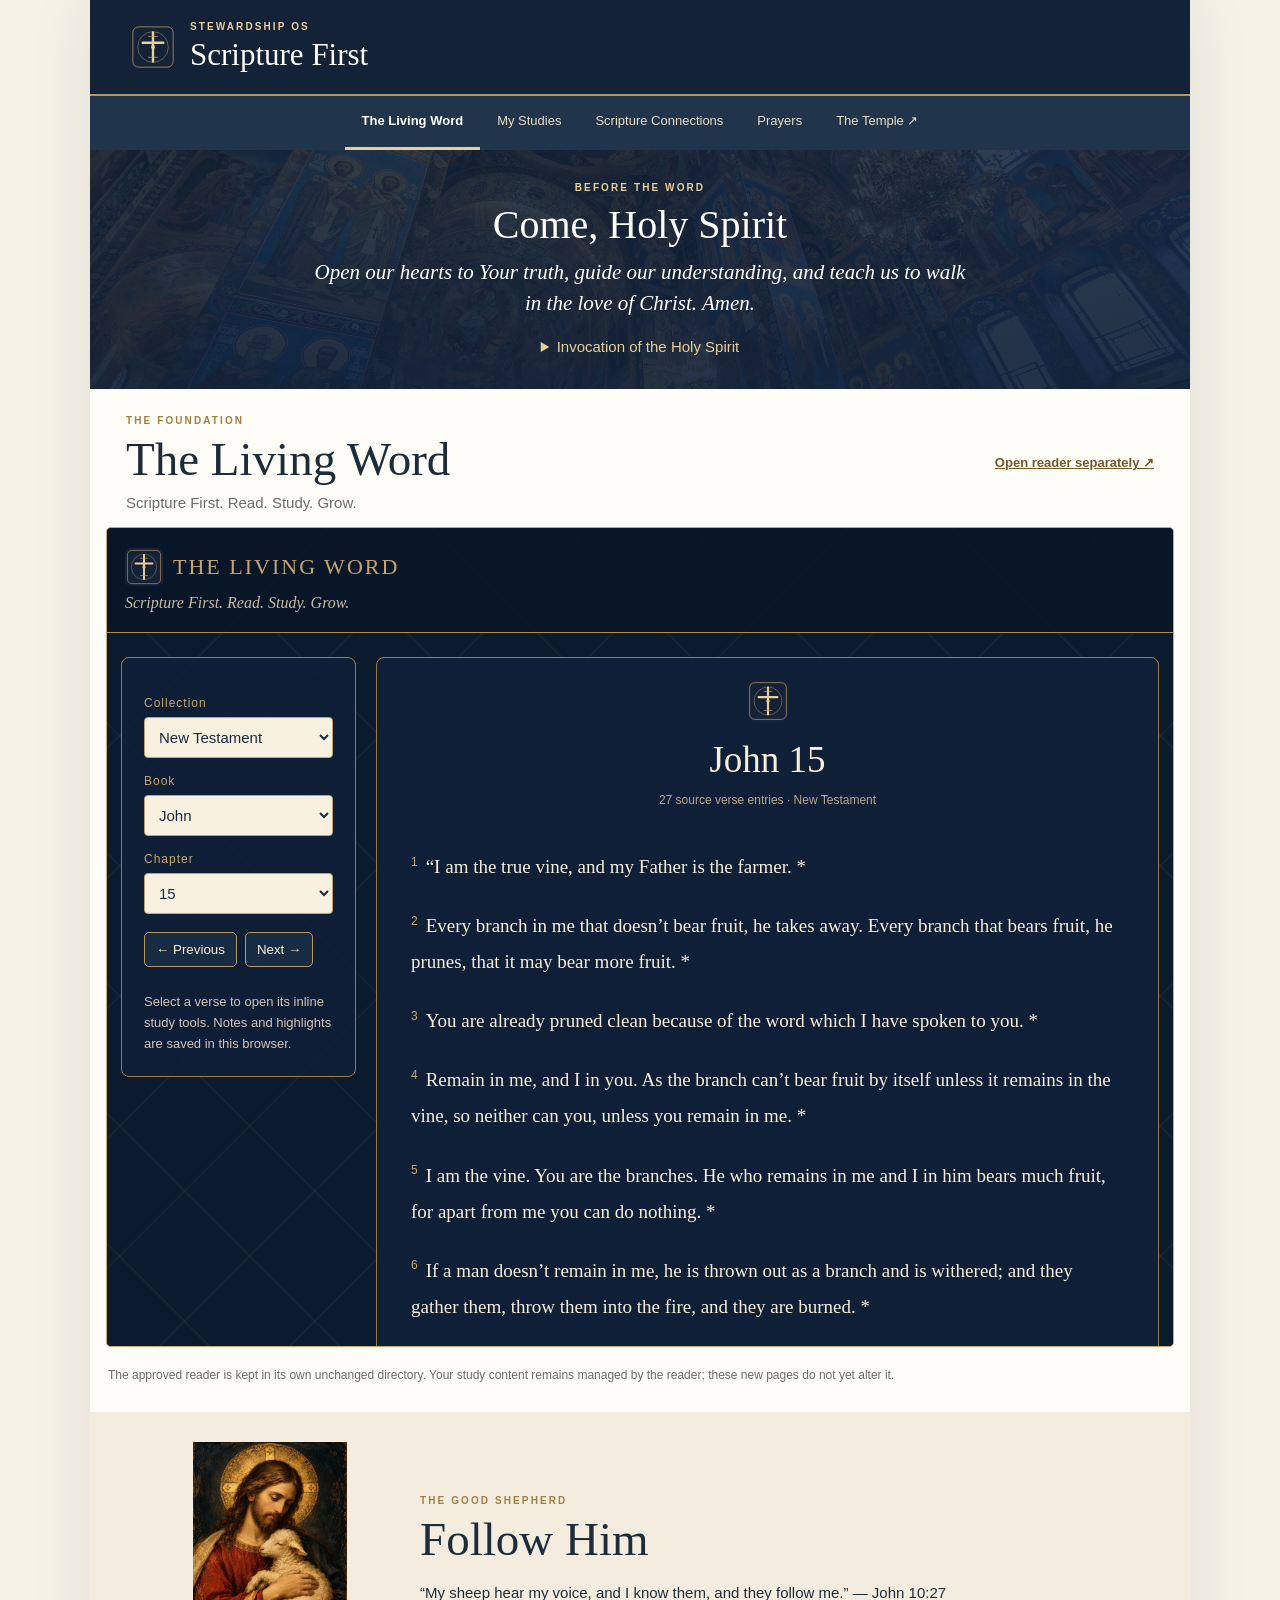
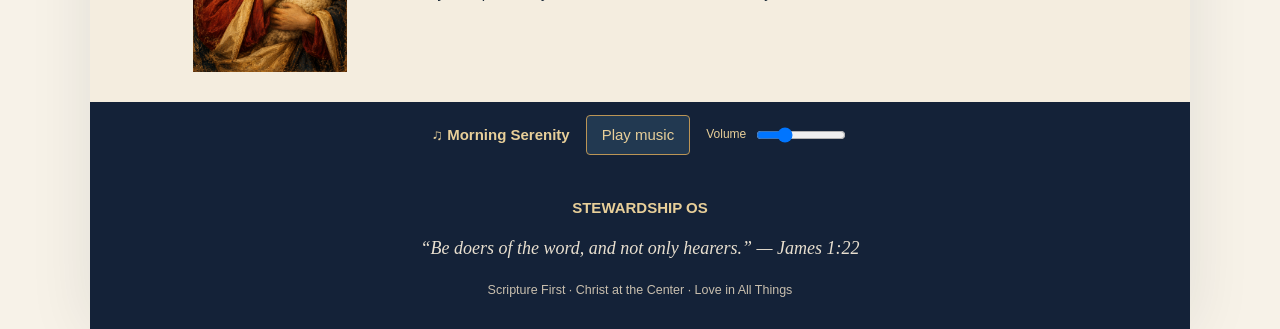
==== index.html @ a9630253 "V15 Scripture First layout prototype" ====
<!doctype html><html lang="en"><head><meta charset="utf-8"><meta name="viewport" content="width=device-width,initial-scale=1"><meta name="theme-color" content="#142238"><title>Stewardship OS · Scripture First</title><link rel="icon" href="reader/assets/stewardship-icon.svg"><link rel="stylesheet" href="shell.css"></head><body><div class="shell"><header class="mast"><div class="identity"><img src="reader/assets/stewardship-icon.svg" alt="Stewardship logo"><div><div class="eyebrow">STEWARDSHIP OS</div><h1>Scripture First</h1></div></div><button id="menu" class="menu" aria-expanded="false" aria-controls="nav">☰ <span>Navigate</span></button></header><nav id="nav" aria-label="Primary"><button data-view="word" aria-current="page">The Living Word</button><button data-view="studies">My Studies</button><button data-view="connections">Scripture Connections</button><button data-view="prayers">Prayers</button><button data-view="temple">The Temple ↗</button></nav><main><section class="view active" id="word"><div class="invocation"><div class="eyebrow">BEFORE THE WORD</div><h2>Come, Holy Spirit</h2><p>Open our hearts to Your truth, guide our understanding, and teach us to walk in the love of Christ. Amen.</p><details><summary>Invocation of the Holy Spirit</summary><p>Holy Spirit, lead us into truth. Give us wisdom to understand Your Word, humility to receive it, and courage to live it. May all we learn draw us closer to Jesus Christ and deepen our love for others. Amen.</p></details></div><div class="reader-heading"><div><div class="eyebrow">THE FOUNDATION</div><h2>The Living Word</h2><p>Scripture First. Read. Study. Grow.</p></div><a href="reader/index.html" target="_blank" rel="noopener">Open reader separately ↗</a></div><iframe id="reader" src="reader/index.html" title="The Living Word — standalone Scripture reader" loading="eager"></iframe><p class="reader-note">The approved reader is kept in its own unchanged directory. Your study content remains managed by the reader; these new pages do not yet alter it.</p></section><section class="view section" id="studies"><div class="eyebrow">FROM THE WORD</div><h2>My Studies</h2><p>Your future home for saved notes, highlights, bookmarks, and developed Scripture studies. This layout establishes the destination without duplicating or rewriting reader records.</p><a class="action" href="reader/index.html">Continue studying Scripture ↗</a><div class="notice">Shared-library integration and verified import/export are planned, not yet connected.</div></section><section class="view section" id="connections"><div class="eyebrow">FROM THE WORD</div><h2>Scripture Connections</h2><p>Explore the relationships you discover between passages. The existing connection editor and saved references remain intact inside The Living Word.</p><a class="action" href="reader/index.html">Open Scripture Connections in the reader ↗</a><div class="notice">This page is an architectural placeholder until the shared study library is implemented.</div></section><section class="view section" id="prayers"><div class="eyebrow">RESPOND IN PRAYER</div><h2>Prayers</h2><p>Curated foundational prayers. Further wording and prayer selection remain subject to your approval.</p><details open><summary>The Lord's Prayer · Matthew 6:9–13</summary><p class="prayer">Our Father, who art in heaven, hallowed be thy name. Thy kingdom come, thy will be done, on earth as it is in heaven. Give us this day our daily bread, and forgive us our trespasses, as we forgive those who trespass against us. And lead us not into temptation, but deliver us from evil. For thine is the kingdom, and the power, and the glory, forever. Amen.</p><small>Traditional liturgical wording; the concluding doxology has a distinct textual history.</small></details><details><summary>Invocation of the Holy Spirit</summary><p class="prayer">Holy Spirit, lead us into truth. Give us wisdom to understand Your Word, humility to receive it, and courage to live it. May all we learn draw us closer to Jesus Christ and deepen our love for others. Amen.</p></details><p class="notice">Other default prayers will be curated before publication.</p></section><section class="view section" id="temple"><div class="eyebrow">A SEPARATE SPACE</div><h2>The Temple</h2><p>The existing Temple functions remain available in the preserved V14.2 reference application while we prepare their independent integration.</p><a class="action" href="legacy_v14_reference/index.html">Open the preserved V14.2 experience ↗</a><p class="notice">This opens the legacy application, not an isolated Temple-only module. No existing V14.2 features have been rewritten.</p></section><section class="shepherd"><img src="legacy_v14_reference/assets/good-shepherd-approved.png" alt="The Good Shepherd holding a lamb" loading="lazy"><div><div class="eyebrow">THE GOOD SHEPHERD</div><h2>Follow Him</h2><p>“My sheep hear my voice, and I know them, and they follow me.” — John 10:27</p></div></section></main><div class="music"><strong>♫ Morning Serenity</strong><button id="musicToggle" aria-pressed="false">Play music</button><label>Volume <input id="volume" type="range" min="0" max="100" value="28"></label><audio id="audio" src="legacy_v14_reference/assets/forest-morning-serenity.mp3" preload="none" loop></audio></div><footer><strong>STEWARDSHIP OS</strong><p>“Be doers of the word, and not only hearers.” — James 1:22</p><small>Scripture First · Christ at the Center · Love in All Things</small></footer></div><script src="shell.js" defer></script></body></html>
---- shell.css ----
:root{--navy:#142238;--gold:#bb9556;--light:#e8cf99;--paper:#f7f2e8;--cream:#fffdf8;--ink:#1d2c3a}*{box-sizing:border-box}body{margin:0;background:var(--paper);color:var(--ink);font:15px/1.6 'DM Sans',Arial,sans-serif}button,input{font:inherit}button{cursor:pointer}.shell{max-width:1100px;margin:auto;min-height:100vh;background:var(--cream);box-shadow:0 0 60px #14223818}.mast{background:var(--navy);color:#fff;padding:19px clamp(16px,4vw,40px);display:flex;justify-content:space-between;align-items:center;border-bottom:2px solid var(--gold)}.identity{display:flex;gap:14px;align-items:center}.identity img{width:46px;height:46px}.eyebrow{font-size:10px;letter-spacing:.21em;color:#a37e42;font-weight:700}.mast .eyebrow{color:var(--light)}h1,h2{font-family:'Cormorant Garamond',Georgia,serif;font-weight:500;line-height:1.1}h1{font-size:31px;margin:3px 0}h2{font-size:clamp(32px,5vw,47px);margin:9px 0}.menu{display:none;background:none;border:1px solid #c7a56c;color:#f7efd9;padding:9px 12px;border-radius:4px}nav{display:flex;justify-content:center;flex-wrap:wrap;background:#20344b;padding:0 10px}nav button{color:#e9ddc7;background:transparent;border:0;border-bottom:3px solid transparent;padding:15px 17px;font-size:13px}nav button[aria-current=page]{border-bottom-color:var(--light);color:white;font-weight:700}.view{display:none}.view.active{display:block}.invocation{text-align:center;background:linear-gradient(#102038dc,#102038e9),url('legacy_v14_reference/assets/Most20Church2012.webp') center/cover;color:#fff;padding:30px 18px}.invocation .eyebrow{color:var(--light)}.invocation h2{font-size:40px;margin:7px 0}.invocation>p{font:italic 21px/1.5 Georgia,serif;max-width:670px;margin:10px auto 15px}.invocation details{max-width:650px;margin:auto;color:#f3e7d3}.invocation summary{cursor:pointer;color:var(--light)}.invocation details p{font-size:14px}.reader-heading{display:flex;justify-content:space-between;align-items:center;gap:15px;padding:24px clamp(15px,4vw,36px) 12px}.reader-heading h2{margin:5px 0}.reader-heading p{margin:0;color:#6e6b66}.reader-heading a,.action{color:#785727;font-weight:700;font-size:13px}iframe{width:calc(100% - 32px);margin:0 16px;border:1px solid #c9aa73;min-height:820px;background:#0c1a2d;border-radius:5px}.reader-note{font-size:12px;color:#6b6a67;padding:0 18px 15px}.section{padding:clamp(30px,6vw,65px);min-height:540px}.section>p{max-width:680px}.section details{border:1px solid #dfd5c4;padding:15px;margin:12px 0;border-radius:5px;background:#faf6ed;max-width:760px}.section summary{cursor:pointer;font-weight:700}.prayer{font:22px/1.5 Georgia,serif;max-width:660px}.action{display:inline-block;padding:11px 16px;background:var(--navy);color:#fff;text-decoration:none;border-radius:4px;margin:10px 0}.notice{font-size:13px;color:#6c6d6e;border-left:3px solid var(--gold);padding:12px;background:#f5eee2;margin-top:20px}.shepherd{display:flex;align-items:center;gap:30px;padding:30px clamp(20px,5vw,60px);background:#f4eddf}.shepherd img{width:min(32%,240px);max-height:230px;object-fit:contain}.shepherd h2{margin:5px 0}.music{display:flex;justify-content:center;align-items:center;gap:16px;flex-wrap:wrap;padding:13px;background:var(--navy);color:#e8cf99}.music button{background:#223951;border:1px solid var(--gold);color:#e8cf99;padding:7px 15px;border-radius:4px}.music label{font-size:12px;display:flex;align-items:center;gap:8px}.music input{width:90px}footer{text-align:center;background:#142238;color:#e8cf99;padding:28px 12px}footer p{font:italic 18px Georgia,serif;color:#e8dfcf}footer small{color:#c9bfae}@media(max-width:700px){.menu{display:block}nav{display:none;flex-direction:column}nav.open{display:flex}nav button{text-align:left;border-bottom:1px solid #ffffff20}.reader-heading{align-items:flex-start;flex-direction:column}.shepherd{gap:14px}.shepherd img{width:38%}iframe{min-height:760px}}
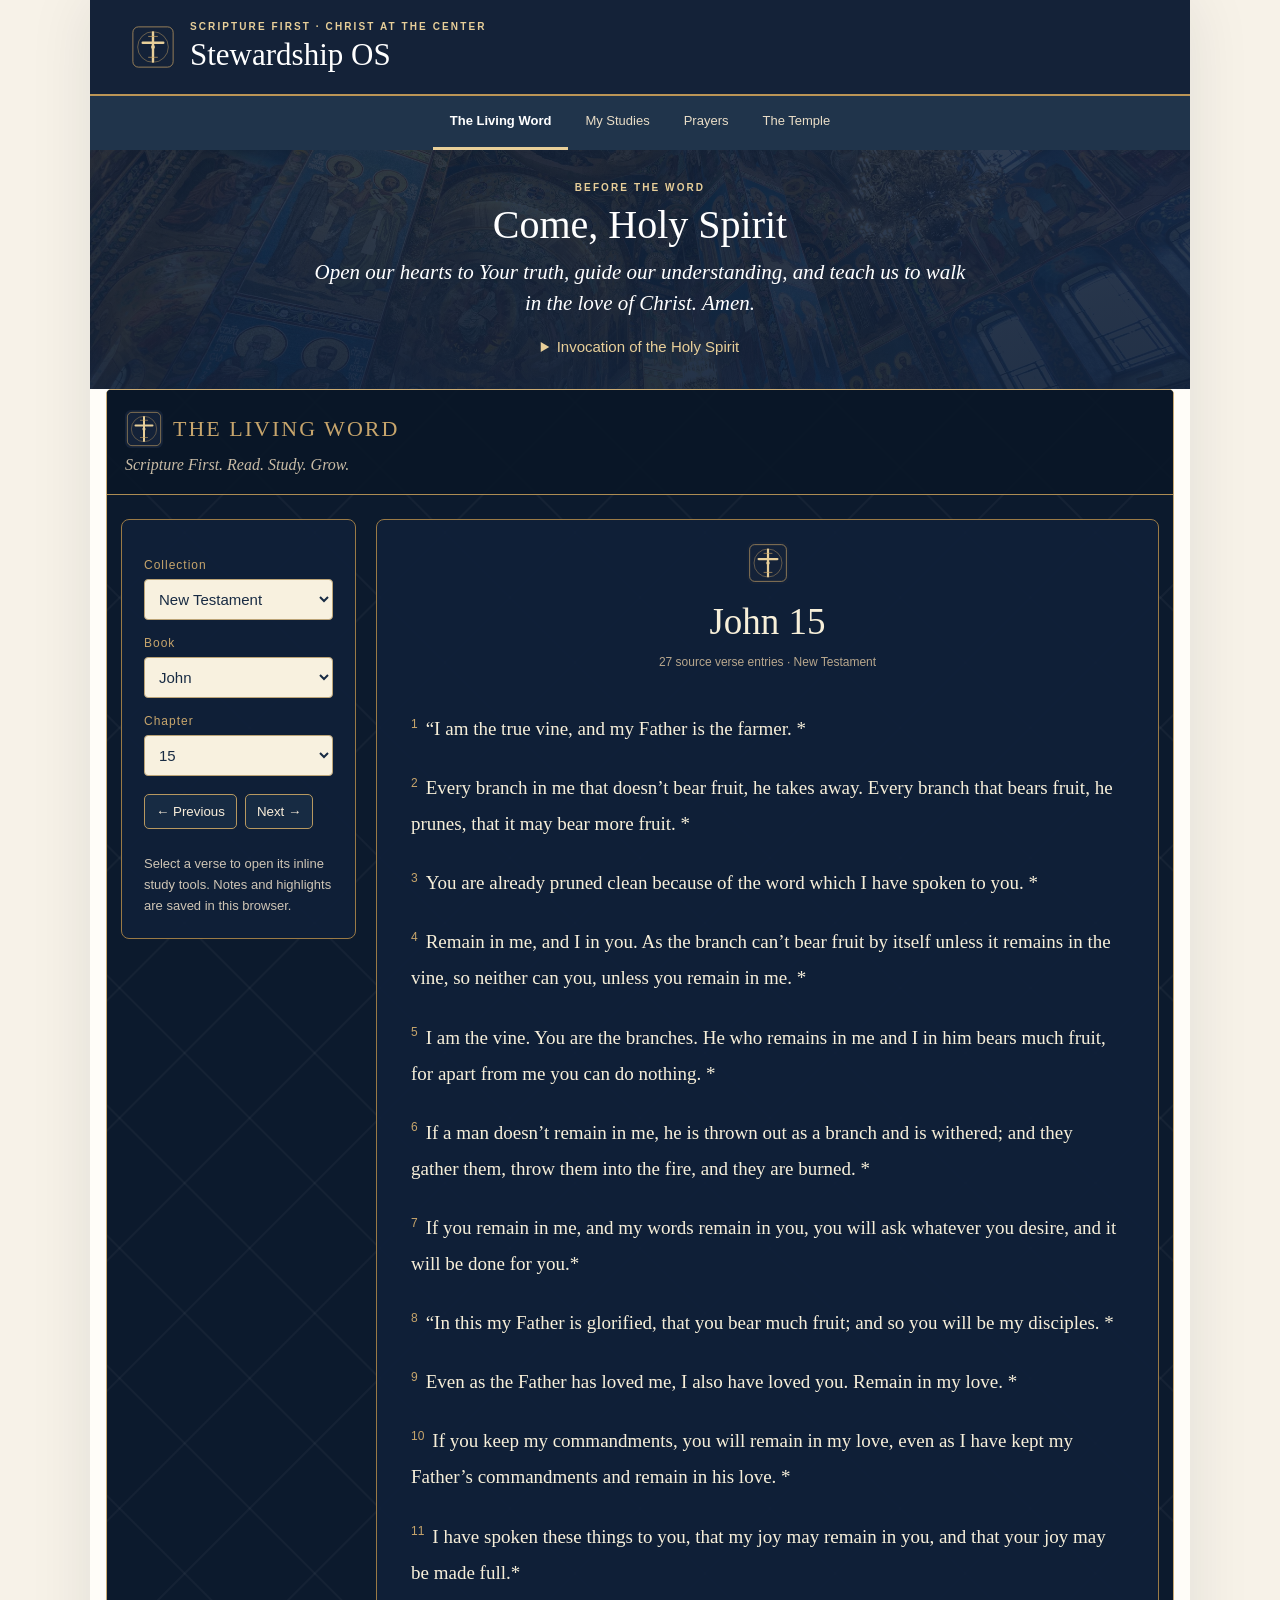
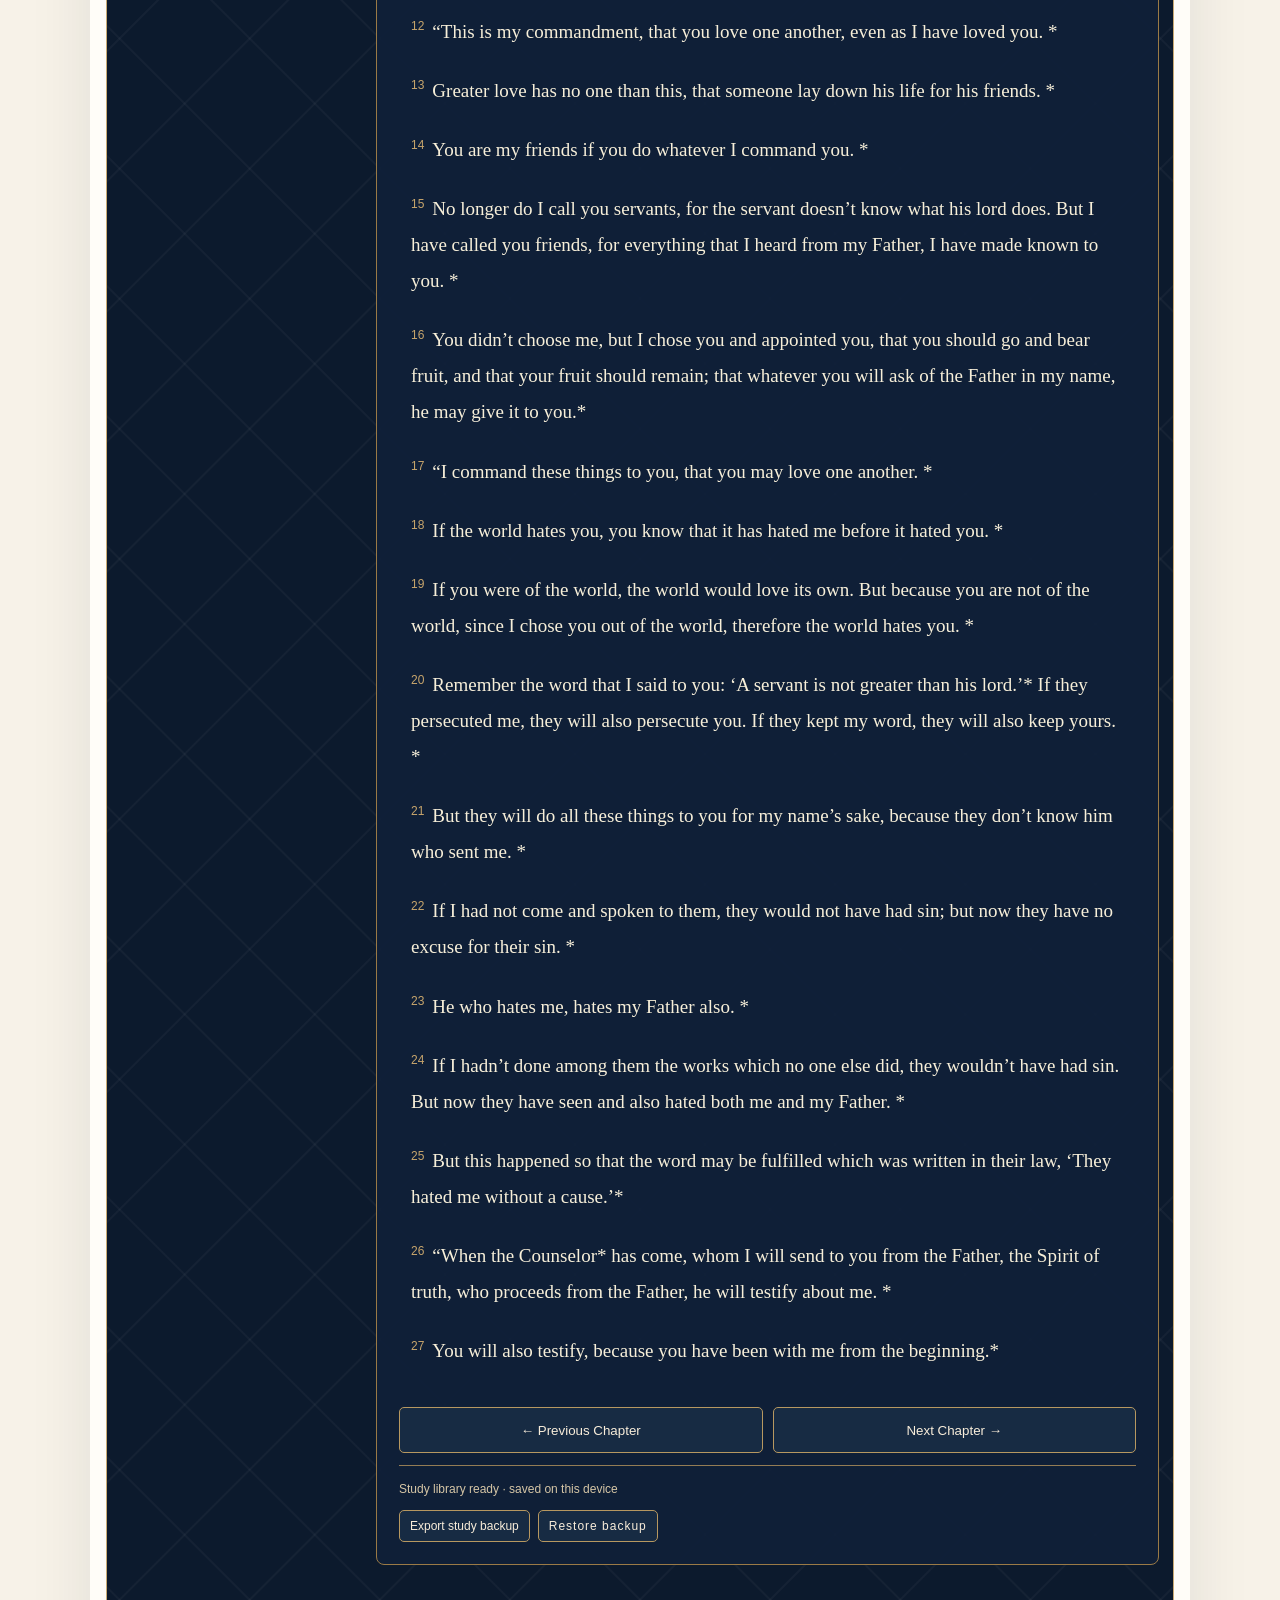
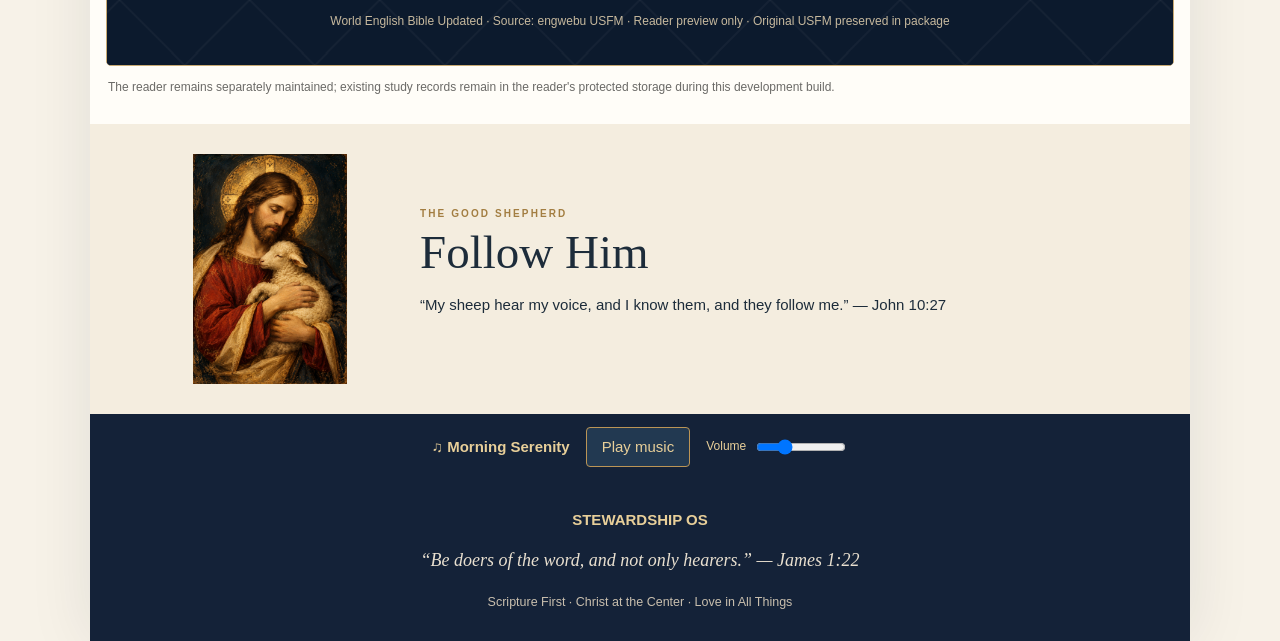
==== commit 264f9787: "V15 Development Build 02 - Shared Study Library" ====
--- a/index.html
+++ b/index.html
@@ -1 +1 @@
-<!doctype html><html lang="en"><head><meta charset="utf-8"><meta name="viewport" content="width=device-width,initial-scale=1"><meta name="theme-color" content="#142238"><title>Stewardship OS · Scripture First</title><link rel="icon" href="reader/assets/stewardship-icon.svg"><link rel="stylesheet" href="shell.css"></head><body><div class="shell"><header class="mast"><div class="identity"><img src="reader/assets/stewardship-icon.svg" alt="Stewardship logo"><div><div class="eyebrow">STEWARDSHIP OS</div><h1>Scripture First</h1></div></div><button id="menu" class="menu" aria-expanded="false" aria-controls="nav">☰ <span>Navigate</span></button></header><nav id="nav" aria-label="Primary"><button data-view="word" aria-current="page">The Living Word</button><button data-view="studies">My Studies</button><button data-view="connections">Scripture Connections</button><button data-view="prayers">Prayers</button><button data-view="temple">The Temple ↗</button></nav><main><section class="view active" id="word"><div class="invocation"><div class="eyebrow">BEFORE THE WORD</div><h2>Come, Holy Spirit</h2><p>Open our hearts to Your truth, guide our understanding, and teach us to walk in the love of Christ. Amen.</p><details><summary>Invocation of the Holy Spirit</summary><p>Holy Spirit, lead us into truth. Give us wisdom to understand Your Word, humility to receive it, and courage to live it. May all we learn draw us closer to Jesus Christ and deepen our love for others. Amen.</p></details></div><div class="reader-heading"><div><div class="eyebrow">THE FOUNDATION</div><h2>The Living Word</h2><p>Scripture First. Read. Study. Grow.</p></div><a href="reader/index.html" target="_blank" rel="noopener">Open reader separately ↗</a></div><iframe id="reader" src="reader/index.html" title="The Living Word — standalone Scripture reader" loading="eager"></iframe><p class="reader-note">The approved reader is kept in its own unchanged directory. Your study content remains managed by the reader; these new pages do not yet alter it.</p></section><section class="view section" id="studies"><div class="eyebrow">FROM THE WORD</div><h2>My Studies</h2><p>Your future home for saved notes, highlights, bookmarks, and developed Scripture studies. This layout establishes the destination without duplicating or rewriting reader records.</p><a class="action" href="reader/index.html">Continue studying Scripture ↗</a><div class="notice">Shared-library integration and verified import/export are planned, not yet connected.</div></section><section class="view section" id="connections"><div class="eyebrow">FROM THE WORD</div><h2>Scripture Connections</h2><p>Explore the relationships you discover between passages. The existing connection editor and saved references remain intact inside The Living Word.</p><a class="action" href="reader/index.html">Open Scripture Connections in the reader ↗</a><div class="notice">This page is an architectural placeholder until the shared study library is implemented.</div></section><section class="view section" id="prayers"><div class="eyebrow">RESPOND IN PRAYER</div><h2>Prayers</h2><p>Curated foundational prayers. Further wording and prayer selection remain subject to your approval.</p><details open><summary>The Lord's Prayer · Matthew 6:9–13</summary><p class="prayer">Our Father, who art in heaven, hallowed be thy name. Thy kingdom come, thy will be done, on earth as it is in heaven. Give us this day our daily bread, and forgive us our trespasses, as we forgive those who trespass against us. And lead us not into temptation, but deliver us from evil. For thine is the kingdom, and the power, and the glory, forever. Amen.</p><small>Traditional liturgical wording; the concluding doxology has a distinct textual history.</small></details><details><summary>Invocation of the Holy Spirit</summary><p class="prayer">Holy Spirit, lead us into truth. Give us wisdom to understand Your Word, humility to receive it, and courage to live it. May all we learn draw us closer to Jesus Christ and deepen our love for others. Amen.</p></details><p class="notice">Other default prayers will be curated before publication.</p></section><section class="view section" id="temple"><div class="eyebrow">A SEPARATE SPACE</div><h2>The Temple</h2><p>The existing Temple functions remain available in the preserved V14.2 reference application while we prepare their independent integration.</p><a class="action" href="legacy_v14_reference/index.html">Open the preserved V14.2 experience ↗</a><p class="notice">This opens the legacy application, not an isolated Temple-only module. No existing V14.2 features have been rewritten.</p></section><section class="shepherd"><img src="legacy_v14_reference/assets/good-shepherd-approved.png" alt="The Good Shepherd holding a lamb" loading="lazy"><div><div class="eyebrow">THE GOOD SHEPHERD</div><h2>Follow Him</h2><p>“My sheep hear my voice, and I know them, and they follow me.” — John 10:27</p></div></section></main><div class="music"><strong>♫ Morning Serenity</strong><button id="musicToggle" aria-pressed="false">Play music</button><label>Volume <input id="volume" type="range" min="0" max="100" value="28"></label><audio id="audio" src="legacy_v14_reference/assets/forest-morning-serenity.mp3" preload="none" loop></audio></div><footer><strong>STEWARDSHIP OS</strong><p>“Be doers of the word, and not only hearers.” — James 1:22</p><small>Scripture First · Christ at the Center · Love in All Things</small></footer></div><script src="shell.js" defer></script></body></html>
+<!doctype html><html lang="en"><head><meta charset="utf-8"><meta name="viewport" content="width=device-width,initial-scale=1"><meta name="theme-color" content="#142238"><title>Stewardship OS · V15 Development</title><link rel="icon" href="reader/assets/stewardship-icon.svg"><link rel="stylesheet" href="shell.css"></head><body><div class="shell"><header class="mast"><div class="identity"><img src="reader/assets/stewardship-icon.svg" alt="Stewardship logo"><div><div class="eyebrow">SCRIPTURE FIRST · CHRIST AT THE CENTER</div><h1>Stewardship OS</h1></div></div><button id="menu" class="menu" aria-expanded="false" aria-controls="nav">☰ <span>Navigate</span></button></header><nav id="nav" aria-label="Primary"><button data-view="word" aria-current="page">The Living Word</button><button data-view="studies">My Studies</button><button data-view="prayers">Prayers</button><button data-view="temple">The Temple</button></nav><main><section class="view active" id="word"><div class="invocation"><div class="eyebrow">BEFORE THE WORD</div><h2>Come, Holy Spirit</h2><p>Open our hearts to Your truth, guide our understanding, and teach us to walk in the love of Christ. Amen.</p><details><summary>Invocation of the Holy Spirit</summary><p>Holy Spirit, lead us into truth. Give us wisdom to understand Your Word, humility to receive it, and courage to live it. May all we learn draw us closer to Jesus Christ and deepen our love for others. Amen.</p></details></div><div class="reader-frame"><iframe id="reader" src="reader/index.html" title="The Living Word — protected Scripture reader" loading="eager" scrolling="no"></iframe></div><p class="reader-note">The reader remains separately maintained; existing study records remain in the reader's protected storage during this development build.</p></section><section class="view section" id="studies"><div class="eyebrow">ROOTED IN THE WORD</div><h2>My Studies</h2><p>Academic understanding, Scripture connections, spiritual reflection, and your saved library—organized together.</p><div class="study-tabs" role="group" aria-label="My Studies sections"><button class="selected" data-study="biblical">Biblical Studies</button><button data-study="links">Scripture Connections</button><button data-study="reflection">Reflections</button><button data-study="library">My Library</button></div><div class="study-actions"><button type="button" id="refresh-library">Refresh saved Scripture records</button><span id="library-status" role="status"></span></div><div id="study-content" class="study-panel" aria-live="polite"><h3>Biblical Studies</h3><p>Examine historical context, original languages, translations, theology, and historical interpretations. This academic workspace will be connected to the verified study library in a subsequent build.</p></div></section><section class="view section" id="prayers"><div class="eyebrow">RESPOND IN PRAYER</div><h2>Prayer &amp; Devotion</h2><p>Curated foundational prayers. Further wording and prayer selection remain subject to your approval.</p><details open><summary>The Lord's Prayer · Traditional Liturgical Form</summary><p class="prayer">Our Father, who art in heaven, hallowed be thy name. Thy kingdom come, thy will be done, on earth as it is in heaven. Give us this day our daily bread, and forgive us our trespasses, as we forgive those who trespass against us. And lead us not into temptation, but deliver us from evil. For thine is the kingdom, and the power, and the glory, forever. Amen.</p><small>Traditional liturgical wording; the concluding doxology has a distinct textual history.</small></details><details><summary>Invocation of the Holy Spirit</summary><p class="prayer">Holy Spirit, lead us into truth. Give us wisdom to understand Your Word, humility to receive it, and courage to live it. May all we learn draw us closer to Jesus Christ and deepen our love for others. Amen.</p></details><p class="notice">The biblical wording of Matthew 6:9–13 must be verified against the approved source edition before display here. The traditional liturgical form above is not presented as a verbatim biblical quotation.</p></section><section class="view section" id="temple"><div class="eyebrow">A SEPARATE SPACE</div><h2>The Temple</h2><p>The original V14.2 Temple features are being inventoried for integration without introducing a second homepage.</p><p class="notice">The Temple is not yet integrated. V14.2 is retained as a development reference; we will not mislabel its entire legacy homepage as the Temple.</p></section><section class="shepherd"><img src="legacy_v14_reference/assets/good-shepherd-approved.png" alt="The Good Shepherd holding a lamb" loading="lazy"><div><div class="eyebrow">THE GOOD SHEPHERD</div><h2>Follow Him</h2><p>“My sheep hear my voice, and I know them, and they follow me.” — John 10:27</p></div></section></main><div class="music"><strong>♫ Morning Serenity</strong><button id="musicToggle" aria-pressed="false">Play music</button><label>Volume <input id="volume" type="range" min="0" max="100" value="28"></label><audio id="audio" src="legacy_v14_reference/assets/forest-morning-serenity.mp3" preload="none" loop></audio></div><footer><strong>STEWARDSHIP OS</strong><p>“Be doers of the word, and not only hearers.” — James 1:22</p><small>Scripture First · Christ at the Center · Love in All Things</small></footer></div><script src="shell.js" defer></script></body></html>
--- a/shell.css
+++ b/shell.css
@@ -1 +1,5 @@
 :root{--navy:#142238;--gold:#bb9556;--light:#e8cf99;--paper:#f7f2e8;--cream:#fffdf8;--ink:#1d2c3a}*{box-sizing:border-box}body{margin:0;background:var(--paper);color:var(--ink);font:15px/1.6 'DM Sans',Arial,sans-serif}button,input{font:inherit}button{cursor:pointer}.shell{max-width:1100px;margin:auto;min-height:100vh;background:var(--cream);box-shadow:0 0 60px #14223818}.mast{background:var(--navy);color:#fff;padding:19px clamp(16px,4vw,40px);display:flex;justify-content:space-between;align-items:center;border-bottom:2px solid var(--gold)}.identity{display:flex;gap:14px;align-items:center}.identity img{width:46px;height:46px}.eyebrow{font-size:10px;letter-spacing:.21em;color:#a37e42;font-weight:700}.mast .eyebrow{color:var(--light)}h1,h2{font-family:'Cormorant Garamond',Georgia,serif;font-weight:500;line-height:1.1}h1{font-size:31px;margin:3px 0}h2{font-size:clamp(32px,5vw,47px);margin:9px 0}.menu{display:none;background:none;border:1px solid #c7a56c;color:#f7efd9;padding:9px 12px;border-radius:4px}nav{display:flex;justify-content:center;flex-wrap:wrap;background:#20344b;padding:0 10px}nav button{color:#e9ddc7;background:transparent;border:0;border-bottom:3px solid transparent;padding:15px 17px;font-size:13px}nav button[aria-current=page]{border-bottom-color:var(--light);color:white;font-weight:700}.view{display:none}.view.active{display:block}.invocation{text-align:center;background:linear-gradient(#102038dc,#102038e9),url('legacy_v14_reference/assets/Most20Church2012.webp') center/cover;color:#fff;padding:30px 18px}.invocation .eyebrow{color:var(--light)}.invocation h2{font-size:40px;margin:7px 0}.invocation>p{font:italic 21px/1.5 Georgia,serif;max-width:670px;margin:10px auto 15px}.invocation details{max-width:650px;margin:auto;color:#f3e7d3}.invocation summary{cursor:pointer;color:var(--light)}.invocation details p{font-size:14px}.reader-heading{display:flex;justify-content:space-between;align-items:center;gap:15px;padding:24px clamp(15px,4vw,36px) 12px}.reader-heading h2{margin:5px 0}.reader-heading p{margin:0;color:#6e6b66}.reader-heading a,.action{color:#785727;font-weight:700;font-size:13px}iframe{width:calc(100% - 32px);margin:0 16px;border:1px solid #c9aa73;min-height:820px;background:#0c1a2d;border-radius:5px}.reader-note{font-size:12px;color:#6b6a67;padding:0 18px 15px}.section{padding:clamp(30px,6vw,65px);min-height:540px}.section>p{max-width:680px}.section details{border:1px solid #dfd5c4;padding:15px;margin:12px 0;border-radius:5px;background:#faf6ed;max-width:760px}.section summary{cursor:pointer;font-weight:700}.prayer{font:22px/1.5 Georgia,serif;max-width:660px}.action{display:inline-block;padding:11px 16px;background:var(--navy);color:#fff;text-decoration:none;border-radius:4px;margin:10px 0}.notice{font-size:13px;color:#6c6d6e;border-left:3px solid var(--gold);padding:12px;background:#f5eee2;margin-top:20px}.shepherd{display:flex;align-items:center;gap:30px;padding:30px clamp(20px,5vw,60px);background:#f4eddf}.shepherd img{width:min(32%,240px);max-height:230px;object-fit:contain}.shepherd h2{margin:5px 0}.music{display:flex;justify-content:center;align-items:center;gap:16px;flex-wrap:wrap;padding:13px;background:var(--navy);color:#e8cf99}.music button{background:#223951;border:1px solid var(--gold);color:#e8cf99;padding:7px 15px;border-radius:4px}.music label{font-size:12px;display:flex;align-items:center;gap:8px}.music input{width:90px}footer{text-align:center;background:#142238;color:#e8cf99;padding:28px 12px}footer p{font:italic 18px Georgia,serif;color:#e8dfcf}footer small{color:#c9bfae}@media(max-width:700px){.menu{display:block}nav{display:none;flex-direction:column}nav.open{display:flex}nav button{text-align:left;border-bottom:1px solid #ffffff20}.reader-heading{align-items:flex-start;flex-direction:column}.shepherd{gap:14px}.shepherd img{width:38%}iframe{min-height:760px}}
+
+.reader-frame{margin:0 16px;border:1px solid #c9aa73;border-radius:5px;background:#0c1a2d;overflow:hidden}.reader-frame iframe{display:block;width:100%;height:1100px;min-height:0;margin:0;border:0;border-radius:0;overflow:hidden}.study-tabs{display:flex;gap:8px;flex-wrap:wrap;margin:25px 0 15px}.study-tabs button{padding:10px 14px;border:1px solid #cbb995;background:#faf6ed;color:#142238;border-radius:4px}.study-tabs button.selected{background:#142238;color:#fff}.study-panel{border:1px solid #dfd5c4;background:#faf6ed;border-radius:5px;padding:20px;min-height:180px}.study-panel h3{font:30px Georgia,serif;margin:0 0 12px}@media(max-width:700px){.reader-frame{margin:0 5px}.reader-frame iframe{height:950px}}
+
+.study-actions{display:flex;align-items:center;flex-wrap:wrap;gap:12px;margin:10px 0}.study-actions button{border:1px solid #b99b69;background:#20344b;color:#fff;padding:9px 14px;border-radius:4px}.study-actions span{font-size:12px;color:#5a5b5a}.saved-card{border-top:1px solid #d5c8b5;padding:14px 0}.saved-card h4{margin:0 0 8px;font-family:Georgia,serif}.saved-card p{margin:6px 0}.saved-card details{padding:6px 0}
